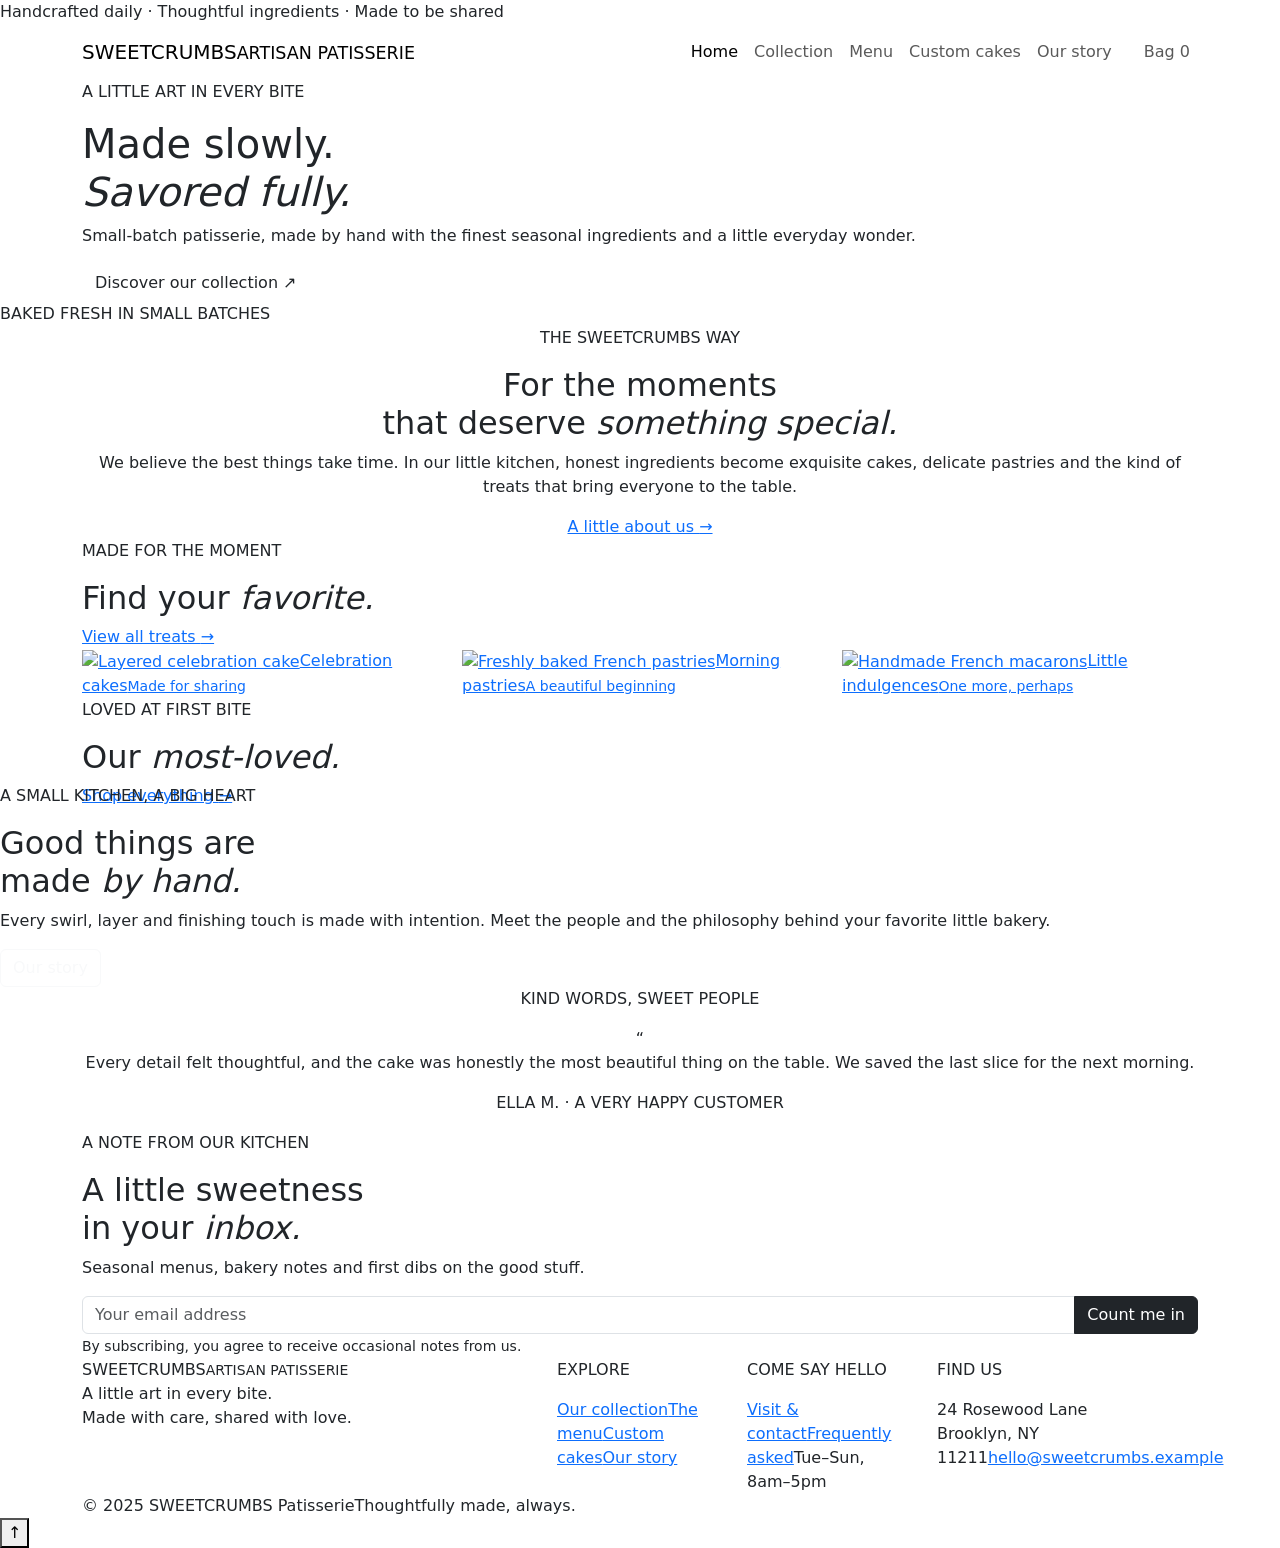
==== index.html @ 8f0fc78c "Add files via upload" ====
<!doctype html>
<html lang="en">

<head>
  <meta charset="utf-8">
  <meta name="viewport" content="width=device-width, initial-scale=1">
  <meta name="description" content="SWEETCRUMBS artisan patisserie — a little art in every bite.">
  <title>SWEETCRUMBS | A Little Art in Every Bite</title>
  <link href="https://cdn.jsdelivr.net/npm/bootstrap@5.3.3/dist/css/bootstrap.min.css" rel="stylesheet">
  <link rel="preconnect" href="https://fonts.googleapis.com">
  <link rel="preconnect" href="https://fonts.gstatic.com" crossorigin>
  <link
    href="https://fonts.googleapis.com/css2?family=DM+Sans:wght@400;500;600&family=Playfair+Display:wght@400;500;600;700&display=swap"
    rel="stylesheet">
  <link href="css/style.css" rel="stylesheet">
</head>

<body>
  <div class="announcement">Handcrafted daily · Thoughtful ingredients · Made to be shared</div>
  <nav class="navbar navbar-expand-lg site-nav sticky-top">
    <div class="container">
      <a class="navbar-brand" href="index.html">SWEET<span>CRUMBS</span><small>ARTISAN PATISSERIE</small></a>
      <button class="navbar-toggler" type="button" data-bs-toggle="collapse" data-bs-target="#mainNav"
        aria-label="Toggle navigation"><span class="navbar-toggler-icon"></span></button>
      <div class="collapse navbar-collapse" id="mainNav">
        <ul class="navbar-nav ms-auto align-items-lg-center">
          <li class="nav-item"><a class="nav-link active" href="index.html">Home</a></li>
          <li class="nav-item"><a class="nav-link" href="collection.html">Collection</a></li>
          <li class="nav-item"><a class="nav-link" href="menu.html">Menu</a></li>
          <li class="nav-item"><a class="nav-link" href="custom-cakes.html">Custom cakes</a></li>
          <li class="nav-item"><a class="nav-link" href="about.html">Our story</a></li>
          <li class="nav-item ms-lg-3"><a class="nav-link cart-link" href="cart.html">Bag <span
                class="cart-count">0</span></a></li>
        </ul>
      </div>
    </div>
  </nav>
  <main>
    <section class="hero">
      <div class="hero-image"></div>
      <div class="container hero-content">
        <p class="eyebrow">A LITTLE ART IN EVERY BITE</p>
        <h1>Made slowly.<br><em>Savored fully.</em></h1>
        <p class="hero-copy">Small-batch patisserie, made by hand with the finest seasonal ingredients and a little
          everyday wonder.</p><a class="btn btn-cream" href="collection.html">Discover our collection <span>↗</span></a>
      </div>
      <div class="hero-note">BAKED FRESH IN SMALL BATCHES</div>
    </section>
    <section class="section-pad intro text-center">
      <div class="container narrow">
        <p class="eyebrow">THE SWEETCRUMBS WAY</p>
        <h2>For the moments<br>that deserve <em>something special.</em></h2>
        <p>We believe the best things take time. In our little kitchen, honest ingredients become exquisite cakes,
          delicate pastries and the kind of treats that bring everyone to the table.</p><a class="text-link"
          href="about.html">A little about us <span>→</span></a>
      </div>
    </section>
    <section class="section-pad collection-preview">
      <div class="container">
        <div class="section-heading">
          <div>
            <p class="eyebrow">MADE FOR THE MOMENT</p>
            <h2>Find your <em>favorite.</em></h2>
          </div><a class="text-link" href="collection.html">View all treats <span>→</span></a>
        </div>
        <div class="row g-4">
          <div class="col-md-4"><a class="category-tile" href="collection.html?category=Cakes"><img
                src="https://images.unsplash.com/photo-1578985545062-69928b1d9587?auto=format&fit=crop&w=900&q=85"
                alt="Layered celebration cake"><span>Celebration cakes<small>Made for sharing</small></span></a></div>
          <div class="col-md-4"><a class="category-tile" href="collection.html?category=Pastries"><img
                src="https://images.unsplash.com/photo-1555507036-ab1f4038808a?auto=format&fit=crop&w=900&q=85"
                alt="Freshly baked French pastries"><span>Morning pastries<small>A beautiful
                  beginning</small></span></a></div>
          <div class="col-md-4"><a class="category-tile" href="collection.html?category=Macarons"><img
                src="https://images.unsplash.com/photo-1569864358642-9d1684040f43?auto=format&fit=crop&w=900&q=85"
                alt="Handmade French macarons"><span>Little indulgences<small>One more, perhaps</small></span></a></div>
        </div>
      </div>
    </section>
    <section class="section-pad bestsellers">
      <div class="container">
        <div class="section-heading">
          <div>
            <p class="eyebrow">LOVED AT FIRST BITE</p>
            <h2>Our <em>most-loved.</em></h2>
          </div><a class="text-link" href="collection.html">Shop everything <span>→</span></a>
        </div>
        <div class="row g-4" id="home-products"></div>
      </div>
    </section>
    <section class="story-band">
      <div class="story-photo"></div>
      <div class="story-copy">
        <p class="eyebrow">A SMALL KITCHEN, A BIG HEART</p>
        <h2>Good things are<br>made <em>by hand.</em></h2>
        <p>Every swirl, layer and finishing touch is made with intention. Meet the people and the philosophy behind your
          favorite little bakery.</p><a class="btn btn-outline-light" href="about.html">Our story</a>
      </div>
    </section>
    <section class="section-pad testimonial text-center">
      <div class="container narrow">
        <p class="eyebrow">KIND WORDS, SWEET PEOPLE</p>
        <div class="quote-mark">“</div>
        <blockquote>Every detail felt thoughtful, and the cake was honestly the most beautiful thing on the table. We
          saved the last slice for the next morning.</blockquote>
        <p class="quote-byline">ELLA M. · A VERY HAPPY CUSTOMER</p>
      </div>
    </section>
    <section class="newsletter">
      <div class="container newsletter-inner">
        <div>
          <p class="eyebrow">A NOTE FROM OUR KITCHEN</p>
          <h2>A little sweetness<br>in your <em>inbox.</em></h2>
          <p>Seasonal menus, bakery notes and first dibs on the good stuff.</p>
        </div>
        <form class="newsletter-form" data-newsletter><label class="visually-hidden" for="newsletter-email">Your email
            address</label>
          <div class="input-group"><input id="newsletter-email" type="email" class="form-control"
              placeholder="Your email address" required><button class="btn btn-dark" type="submit">Count me in</button>
          </div><small>By subscribing, you agree to receive occasional notes from us.</small>
        </form>
      </div>
    </section>
  </main>
  <footer class="site-footer">
    <div class="container">
      <div class="row gy-4">
        <div class="col-md-5"><a class="navbar-brand footer-brand"
            href="index.html">SWEET<span>CRUMBS</span><small>ARTISAN PATISSERIE</small></a>
          <p class="footer-note">A little art in every bite.<br>Made with care, shared with love.</p>
        </div>
        <div class="col-6 col-md-2">
          <p class="footer-title">EXPLORE</p><a href="collection.html">Our collection</a><a href="menu.html">The
            menu</a><a href="custom-cakes.html">Custom cakes</a><a href="about.html">Our story</a>
        </div>
        <div class="col-6 col-md-2">
          <p class="footer-title">COME SAY HELLO</p><a href="about.html#contact">Visit & contact</a><a
            href="about.html#faq">Frequently asked</a><span>Tue–Sun, 8am–5pm</span>
        </div>
        <div class="col-md-3">
          <p class="footer-title">FIND US</p><span>24 Rosewood Lane<br>Brooklyn, NY 11211</span><a
            href="mailto:hello@sweetcrumbs.example">hello@sweetcrumbs.example</a>
        </div>
      </div>
      <div class="footer-bottom"><span>© 2025 SWEETCRUMBS Patisserie</span><span>Thoughtfully made, always.</span></div>
    </div>
  </footer>
  <button class="back-to-top" type="button" aria-label="Back to top">↑</button>
  <div class="toast-container position-fixed bottom-0 end-0 p-3" id="toast-container"></div>
  <script src="https://cdn.jsdelivr.net/npm/bootstrap@5.3.3/dist/js/bootstrap.bundle.min.js"></script>
  <script src="js/script.js"></script>
</body>

</html>
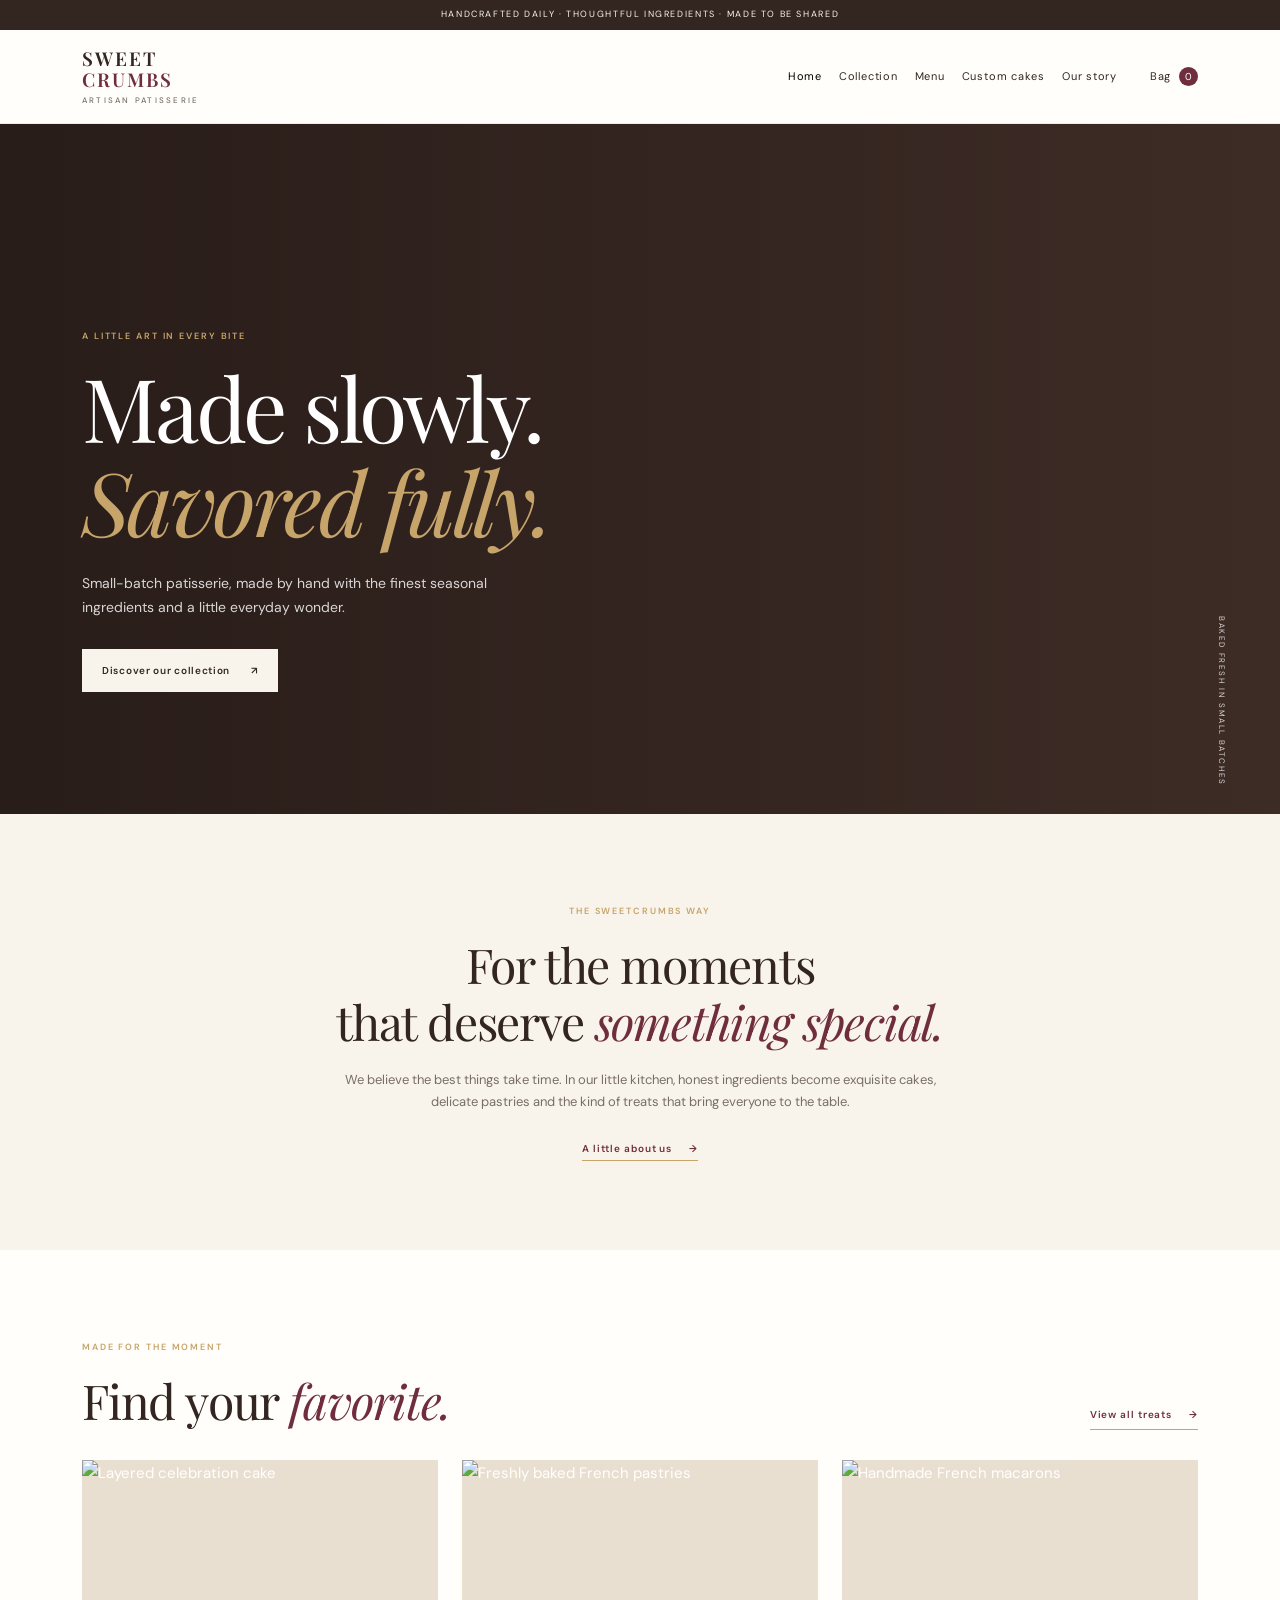
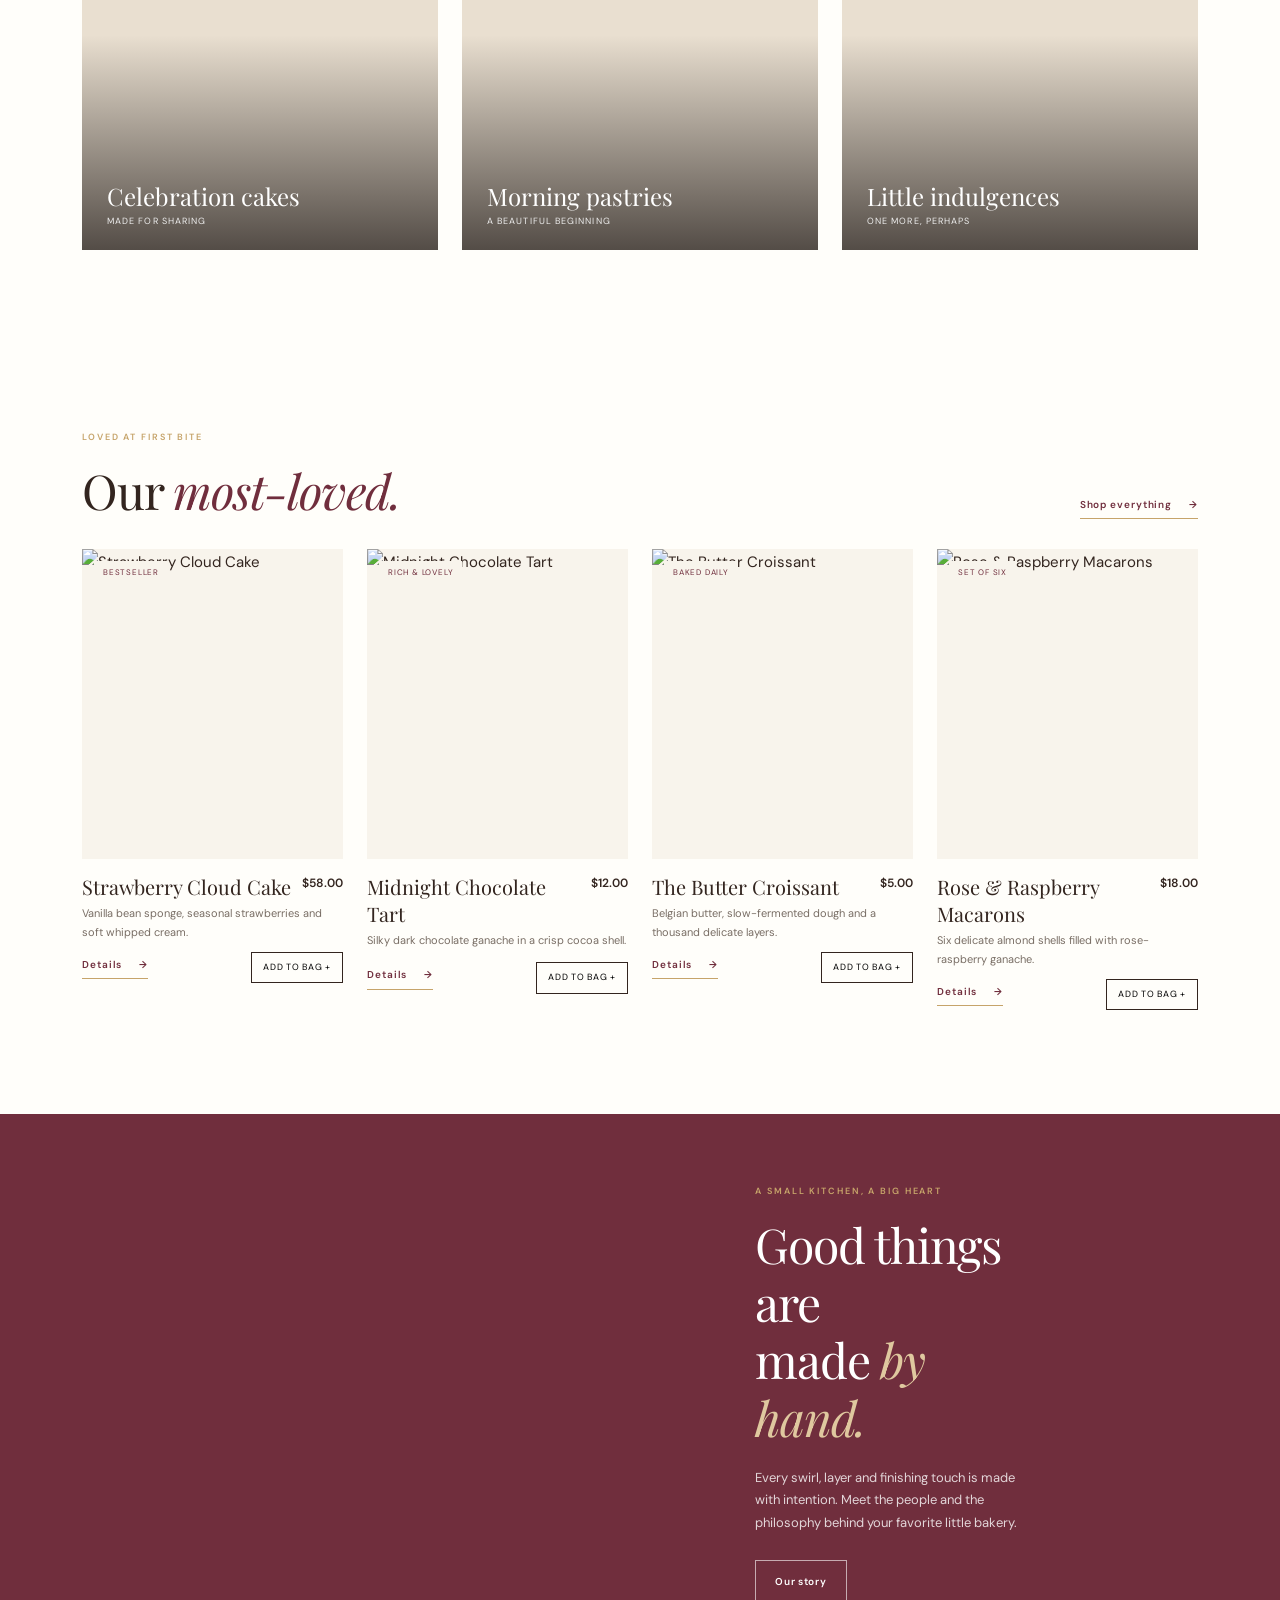
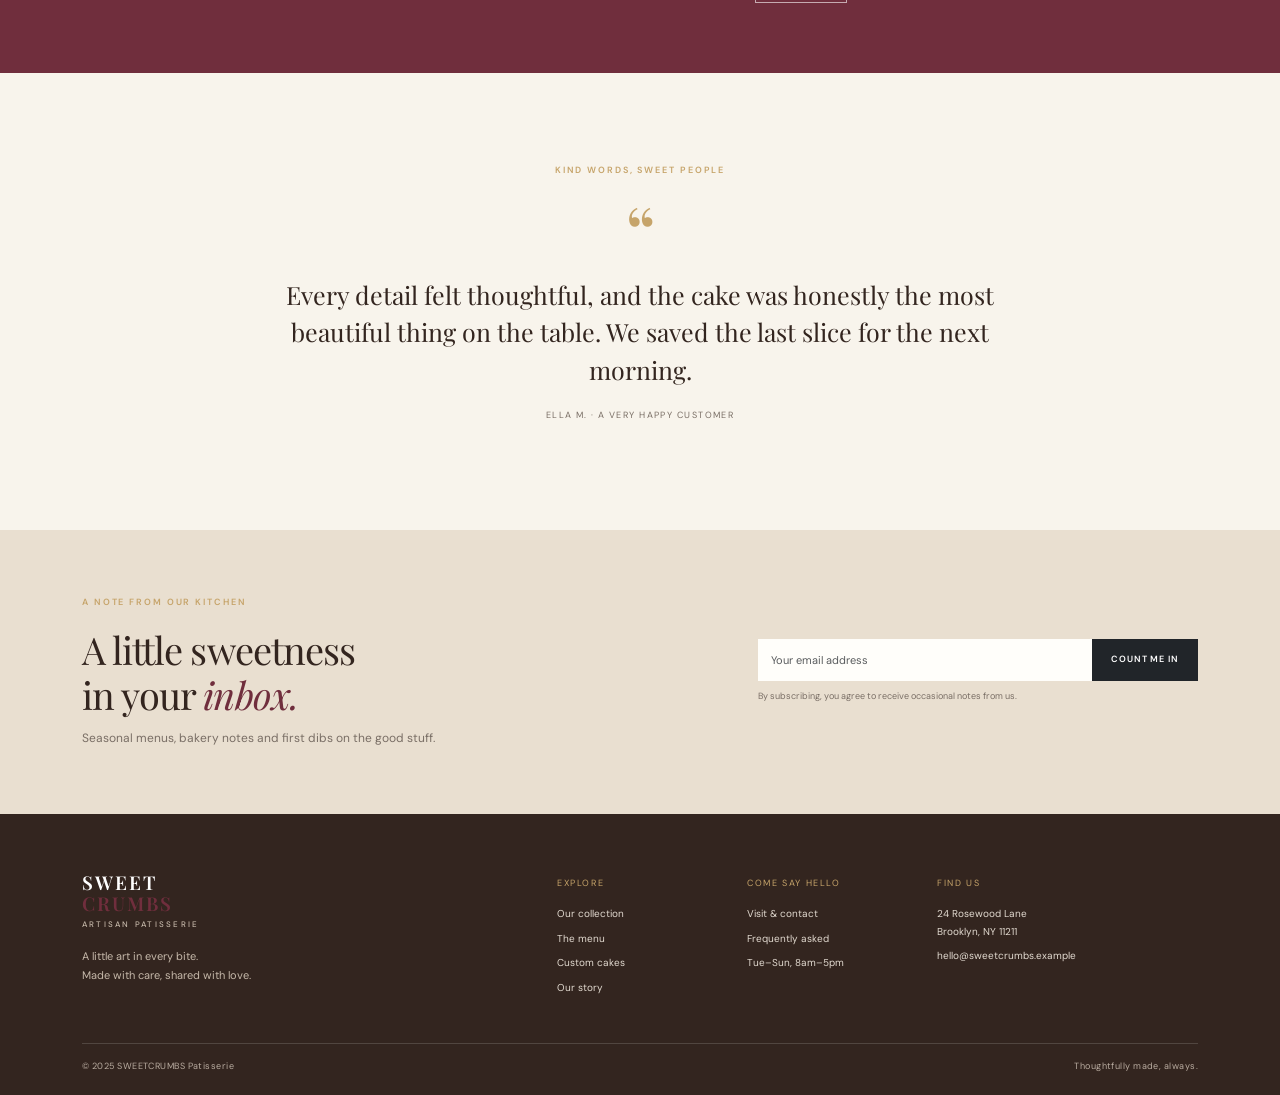
==== commit 3a0ca267: "without jquery12" ====
--- a/index.html
+++ b/index.html
@@ -12,7 +12,7 @@
   <link
     href="https://fonts.googleapis.com/css2?family=DM+Sans:wght@400;500;600&family=Playfair+Display:wght@400;500;600;700&display=swap"
     rel="stylesheet">
-  <link href="css/style.css" rel="stylesheet">
+  <link href="style.css" rel="stylesheet">
 </head>
 
 <body>
@@ -148,7 +148,7 @@
   <button class="back-to-top" type="button" aria-label="Back to top">↑</button>
   <div class="toast-container position-fixed bottom-0 end-0 p-3" id="toast-container"></div>
   <script src="https://cdn.jsdelivr.net/npm/bootstrap@5.3.3/dist/js/bootstrap.bundle.min.js"></script>
-  <script src="js/script.js"></script>
+  <script src="script.js"></script>
 </body>
 
 </html>
--- a/style.css
+++ b/style.css
@@ -0,0 +1,1196 @@
+
+:root {
+    --ivory: #F8F4EC;
+    --espresso: #33251F;
+    --burgundy: #702E3D;
+    --gold: #C6A46A;
+    --beige: #E9DFD0;
+    --muted: #796e65;
+    --serif: "Playfair Display", Georgia, serif;
+    --sans: "DM Sans", Arial, sans-serif
+}
+
+* {
+    box-sizing: border-box
+}
+
+html {
+    scroll-behavior: smooth
+}
+
+body {
+    margin: 0;
+    background: #fffefa;
+    color: var(--espresso);
+    font-family: var(--sans);
+    font-size: 15px;
+    line-height: 1.75
+}
+
+a {
+    color: inherit;
+    text-decoration: none
+}
+
+a:hover {
+    color: var(--burgundy)
+}
+
+img {
+    max-width: 100%;
+    display: block
+}
+
+.announcement {
+    height: 30px;
+    background: var(--espresso);
+    color: #f8f4ec;
+    text-align: center;
+    font-size: 9px;
+    letter-spacing: .18em;
+    text-transform: uppercase;
+    display: flex;
+    align-items: center;
+    justify-content: center
+}
+
+.site-nav {
+    background: rgba(255, 254, 250, .97);
+    border-bottom: 1px solid rgba(51, 37, 31, .08);
+    padding: 13px 0
+}
+
+.navbar-brand {
+    color: var(--espresso);
+    font: 600 19px var(--serif);
+    letter-spacing: .11em;
+    line-height: 1.1;
+    display: inline-flex;
+    flex-direction: column
+}
+
+.navbar-brand span {
+    color: var(--burgundy)
+}
+
+.navbar-brand small {
+    font: 500 8px var(--sans);
+    letter-spacing: .28em;
+    color: var(--muted);
+    margin-top: 5px
+}
+
+.navbar-nav {
+    gap: 17px
+}
+
+.nav-link {
+    color: var(--espresso);
+    font-size: 11px;
+    letter-spacing: .07em;
+    padding: 8px 0 !important
+}
+
+.nav-link:hover,
+.nav-link.active {
+    color: var(--burgundy)
+}
+
+.cart-count {
+    display: inline-flex;
+    align-items: center;
+    justify-content: center;
+    background: var(--burgundy);
+    color: #fff;
+    border-radius: 50%;
+    width: 19px;
+    height: 19px;
+    font-size: 10px;
+    margin-left: 4px
+}
+
+.navbar-toggler {
+    border: 0
+}
+
+.navbar-toggler:focus {
+    box-shadow: none
+}
+
+.hero {
+    height: min(690px, 76vw);
+    min-height: 520px;
+    position: relative;
+    background: #402d27;
+    overflow: hidden;
+    color: #fff
+}
+
+.hero-image {
+    position: absolute;
+    inset: 0;
+    background: linear-gradient(90deg, rgba(32, 23, 20, .73) 0%, rgba(32, 23, 20, .42) 48%, rgba(32, 23, 20, .08) 100%), url("https://images.unsplash.com/photo-1488477181946-6428a0291777?auto=format&fit=crop&w=2000&q=90") center 48%/cover
+}
+
+.hero-content {
+    position: relative;
+    z-index: 1;
+    padding-top: clamp(115px, 16vw, 205px)
+}
+
+.eyebrow {
+    font-size: 9px;
+    font-weight: 600;
+    letter-spacing: .21em;
+    color: var(--gold);
+    margin: 0 0 16px
+}
+
+.hero h1,
+.page-hero h1 {
+    font: 400 clamp(50px, 7vw, 88px)/1.07 var(--serif);
+    letter-spacing: -.04em;
+    margin: 0 0 22px
+}
+
+.hero h1 em,
+.page-hero h1 em,
+h2 em {
+    font-weight: 400;
+    color: var(--gold)
+}
+
+.hero-copy {
+    max-width: 440px;
+    color: rgba(255, 255, 255, .82);
+    font-size: 14px;
+    margin-bottom: 29px
+}
+
+.btn {
+    border-radius: 0;
+    font-size: 10px;
+    font-weight: 600;
+    letter-spacing: .07em;
+    padding: 13px 19px;
+    transition: all .2s
+}
+
+.btn-cream {
+    background: var(--ivory);
+    color: var(--espresso)
+}
+
+.btn-cream:hover {
+    background: #fff;
+    color: var(--burgundy);
+    transform: translateY(-2px)
+}
+
+.btn-cream span,
+.btn-burgundy span {
+    margin-left: 18px
+}
+
+.hero-note {
+    position: absolute;
+    right: 4%;
+    bottom: 28px;
+    writing-mode: vertical-rl;
+    font-size: 8px;
+    letter-spacing: .2em;
+    color: rgba(255, 255, 255, .8)
+}
+
+.section-pad {
+    padding: 90px 0
+}
+
+.intro {
+    background: var(--ivory)
+}
+
+.narrow {
+    max-width: 760px
+}
+
+.intro h2,
+.section-heading h2,
+.newsletter h2,
+.story-copy h2,
+.story-text h2,
+.philosophy h2,
+.form-panel h2,
+.contact-heading {
+    font: 400 clamp(35px, 4vw, 48px)/1.2 var(--serif);
+    letter-spacing: -.025em;
+    margin-bottom: 18px
+}
+
+.intro h2 em,
+.section-heading h2 em,
+.newsletter h2 em,
+.story-copy h2 em,
+.story-text h2 em,
+.philosophy h2 em,
+.form-panel h2 em {
+    color: var(--burgundy)
+}
+
+.intro .container>p:not(.eyebrow) {
+    color: var(--muted);
+    max-width: 600px;
+    margin: 0 auto 20px;
+    font-size: 13px
+}
+
+.text-link {
+    color: var(--burgundy);
+    font-size: 10px;
+    letter-spacing: .09em;
+    border-bottom: 1px solid var(--gold);
+    padding-bottom: 5px;
+    font-weight: 600
+}
+
+.text-link span {
+    margin-left: 14px
+}
+
+.section-heading {
+    display: flex;
+    justify-content: space-between;
+    align-items: end;
+    margin-bottom: 30px
+}
+
+.section-heading h2 {
+    margin-bottom: 0
+}
+
+.category-tile {
+    position: relative;
+    display: block;
+    overflow: hidden;
+    background: var(--beige);
+    color: white;
+    min-height: 380px
+}
+
+.category-tile:after {
+    content: "";
+    position: absolute;
+    inset: 45% 0 0;
+    background: linear-gradient(transparent, rgba(20, 14, 12, .7))
+}
+
+.category-tile img {
+    width: 100%;
+    height: 390px;
+    object-fit: cover;
+    transition: transform .6s
+}
+
+.category-tile:hover img,
+.product-image-link:hover img {
+    transform: scale(1.035)
+}
+
+.category-tile>span {
+    position: absolute;
+    z-index: 1;
+    left: 25px;
+    bottom: 23px;
+    font: 24px var(--serif)
+}
+
+.category-tile small {
+    display: block;
+    color: #eee;
+    font: 9px var(--sans);
+    letter-spacing: .12em;
+    text-transform: uppercase;
+    margin-top: 3px
+}
+
+.bestsellers {
+    background: #fffefa
+}
+
+.product-card {
+    height: 100%;
+    position: relative
+}
+
+.product-image-link {
+    display: block;
+    overflow: hidden;
+    background: var(--ivory);
+    position: relative
+}
+
+.product-image-link img {
+    height: 310px;
+    width: 100%;
+    object-fit: cover;
+    transition: transform .5s
+}
+
+.product-tag {
+    position: absolute;
+    left: 12px;
+    top: 12px;
+    background: var(--ivory);
+    padding: 4px 9px;
+    color: var(--burgundy);
+    font-size: 8px;
+    letter-spacing: .1em;
+    text-transform: uppercase
+}
+
+.product-info {
+    padding: 14px 0
+}
+
+.product-title {
+    font: 20px var(--serif);
+    margin: 0 0 4px
+}
+
+.product-description {
+    font-size: 11px;
+    color: var(--muted);
+    margin: 0;
+    min-height: 22px
+}
+
+.product-price {
+    font-size: 12px;
+    font-weight: 600
+}
+
+.product-actions {
+    display: flex;
+    align-items: center;
+    justify-content: space-between;
+    margin-top: 9px
+}
+
+.quick-add {
+    border: 1px solid var(--espresso);
+    background: transparent;
+    padding: 7px 11px;
+    font-size: 9px;
+    letter-spacing: .08em;
+    text-transform: uppercase
+}
+
+.quick-add:hover {
+    background: var(--espresso);
+    color: #fff
+}
+
+.story-band {
+    min-height: 470px;
+    display: grid;
+    grid-template-columns: 1fr 1fr;
+    background: var(--burgundy);
+    color: white
+}
+
+.story-photo {
+    background: url("https://images.unsplash.com/photo-1556911220-bff31c812dba?auto=format&fit=crop&w=1300&q=85") center/cover;
+    min-height: 450px
+}
+
+.story-copy {
+    align-self: center;
+    max-width: 510px;
+    padding: 70px 9vw
+}
+
+.story-copy p:not(.eyebrow) {
+    color: rgba(255, 255, 255, .8);
+    font-size: 13px;
+    margin: 20px 0 25px
+}
+
+.story-copy h2 em {
+    color: #dfc89f
+}
+
+.btn-outline-light {
+    border-color: rgba(255, 255, 255, .6);
+    color: #fff
+}
+
+.btn-outline-light:hover {
+    background: #fff;
+    color: var(--burgundy)
+}
+
+.testimonial {
+    background: var(--ivory)
+}
+
+.quote-mark {
+    font: 75px/.8 var(--serif);
+    color: var(--gold);
+    margin-top: 22px
+}
+
+.testimonial blockquote {
+    font: 25px/1.5 var(--serif);
+    margin: 15px 0 20px
+}
+
+.quote-byline {
+    font-size: 9px;
+    letter-spacing: .16em;
+    color: var(--muted)
+}
+
+.newsletter {
+    background: var(--beige);
+    padding: 65px 0
+}
+
+.newsletter-inner {
+    display: flex;
+    align-items: center;
+    justify-content: space-between;
+    gap: 40px
+}
+
+.newsletter h2 {
+    font-size: 38px;
+    margin-bottom: 10px
+}
+
+.newsletter p:not(.eyebrow) {
+    font-size: 12px;
+    color: var(--muted);
+    margin: 0
+}
+
+.newsletter-form {
+    width: min(440px, 100%)
+}
+
+.newsletter-form .form-control {
+    border: 0;
+    background: #fffefa;
+    border-radius: 0;
+    padding: 13px;
+    font-size: 11px
+}
+
+.newsletter-form .btn-dark {
+    font-size: 9px;
+    text-transform: uppercase;
+    letter-spacing: .1em;
+    border-radius: 0;
+    padding: 0 18px
+}
+
+.newsletter-form small {
+    font-size: 9px;
+    color: var(--muted);
+    display: block;
+    margin-top: 8px
+}
+
+.site-footer {
+    background: var(--espresso);
+    color: #f8f4ec;
+    padding: 58px 0 20px
+}
+
+.footer-brand {
+    color: #fff
+}
+
+.footer-brand small {
+    color: #c6b9aa
+}
+
+.footer-note {
+    font-size: 11px;
+    color: #c6b9aa;
+    margin-top: 18px
+}
+
+.footer-title {
+    color: var(--gold);
+    font-size: 9px;
+    letter-spacing: .18em;
+    margin: 4px 0 14px
+}
+
+.site-footer .col-6 a,
+.site-footer .col-6 span,
+.site-footer .col-md-3>a,
+.site-footer .col-md-3>span {
+    display: block;
+    font-size: 10px;
+    color: #e3dbd1;
+    margin-bottom: 7px
+}
+
+.site-footer a:hover {
+    color: var(--gold)
+}
+
+.footer-bottom {
+    display: flex;
+    justify-content: space-between;
+    border-top: 1px solid rgba(255, 255, 255, .15);
+    margin-top: 40px;
+    padding-top: 15px;
+    color: #b9aca0;
+    font-size: 9px;
+    letter-spacing: .05em
+}
+
+.page-hero {
+    background: var(--ivory);
+    padding: 78px 0 70px
+}
+
+.page-hero .container {
+    max-width: 1100px
+}
+
+.page-hero h1 {
+    font-size: clamp(48px, 6vw, 72px);
+    color: var(--espresso);
+    margin-bottom: 12px
+}
+
+.page-hero h1 em {
+    color: var(--burgundy)
+}
+
+.page-hero p:last-child {
+    color: var(--muted);
+    font-size: 13px;
+    margin: 0
+}
+
+.compact-hero {
+    padding: 55px 0 45px
+}
+
+.shop-tools {
+    display: flex;
+    justify-content: space-between;
+    gap: 20px;
+    align-items: center;
+    border-bottom: 1px solid var(--beige);
+    padding-bottom: 19px;
+    margin-bottom: 20px
+}
+
+.filter-group {
+    display: flex;
+    gap: 8px;
+    flex-wrap: wrap
+}
+
+.filter-btn {
+    border: 1px solid transparent;
+    background: transparent;
+    padding: 7px 12px;
+    color: var(--muted);
+    font-size: 10px
+}
+
+.filter-btn.active,
+.filter-btn:hover {
+    color: var(--burgundy);
+    border-color: var(--burgundy)
+}
+
+.search-box {
+    display: flex;
+    gap: 8px;
+    align-items: center;
+    border-bottom: 1px solid #aa9d8e;
+    padding: 4px 0;
+    min-width: 195px
+}
+
+.search-box span {
+    font-size: 20px
+}
+
+.search-box input {
+    border: 0;
+    background: transparent;
+    outline: 0;
+    font: 11px var(--sans);
+    width: 100%
+}
+
+.results-count {
+    color: var(--muted);
+    font-size: 10px;
+    margin-bottom: 18px
+}
+
+.empty-results {
+    text-align: center;
+    padding: 80px 0;
+    color: var(--muted)
+}
+
+.product-detail-layout {
+    padding: 45px 0 20px
+}
+
+.product-detail-image {
+    width: 100%;
+    height: 540px;
+    object-fit: cover;
+    background: var(--ivory)
+}
+
+.product-detail-info {
+    padding: 20px 3vw
+}
+
+.product-detail-info h1 {
+    font: 42px var(--serif);
+    margin: 0 0 10px
+}
+
+.product-detail-info .price {
+    font: 19px var(--serif);
+    color: var(--burgundy)
+}
+
+.product-detail-info .description {
+    color: var(--muted);
+    font-size: 13px;
+    margin: 20px 0
+}
+
+.ingredient-list {
+    font-size: 11px;
+    color: var(--muted);
+    padding: 17px 0;
+    border-top: 1px solid var(--beige);
+    border-bottom: 1px solid var(--beige)
+}
+
+.quantity-row {
+    display: flex;
+    gap: 12px;
+    margin: 22px 0
+}
+
+.quantity-input {
+    width: 76px;
+    text-align: center
+}
+
+.form-control,
+.form-select {
+    border-radius: 0;
+    border-color: #d8ccbc;
+    background-color: #fffefa;
+    font-size: 12px;
+    padding: 11px
+}
+
+.form-control:focus,
+.form-select:focus {
+    border-color: var(--burgundy);
+    box-shadow: 0 0 0 .15rem rgba(112, 46, 61, .12)
+}
+
+.btn-burgundy {
+    background: var(--burgundy);
+    color: #fff;
+    border: 1px solid var(--burgundy)
+}
+
+.btn-burgundy:hover {
+    background: #54212d;
+    color: #fff
+}
+
+.breadcrumbs {
+    font-size: 10px;
+    color: var(--muted);
+    padding-top: 18px
+}
+
+.breadcrumbs a {
+    text-decoration: underline;
+    text-decoration-color: var(--gold);
+    text-underline-offset: 3px
+}
+
+.related-section {
+    border-top: 1px solid var(--beige);
+    margin-top: 60px
+}
+
+.form-panel {
+    background: var(--ivory);
+    padding: 35px
+}
+
+.form-intro,
+.small-muted {
+    font-size: 11px;
+    color: var(--muted)
+}
+
+.form-label {
+    font-size: 10px;
+    letter-spacing: .06em;
+    margin-bottom: 5px
+}
+
+.estimate {
+    font-size: 11px;
+    color: var(--muted)
+}
+
+.estimate strong {
+    font: 22px var(--serif);
+    color: var(--burgundy);
+    margin-left: 8px
+}
+
+.editorial-image {
+    width: 100%;
+    height: 520px;
+    object-fit: cover
+}
+
+.rounded-image {
+    border-radius: 1px
+}
+
+.image-caption {
+    font: italic 14px var(--serif);
+    color: var(--muted);
+    margin-top: 10px
+}
+
+.menu-layout {
+    max-width: 850px
+}
+
+.menu-section {
+    margin-bottom: 55px
+}
+
+.menu-section-head {
+    display: flex;
+    justify-content: space-between;
+    align-items: end;
+    border-bottom: 1px solid var(--espresso);
+    padding-bottom: 12px;
+    margin-bottom: 8px
+}
+
+.menu-section-head .eyebrow {
+    margin-bottom: 5px
+}
+
+.menu-section-head h2 {
+    font: 36px var(--serif);
+    margin: 0
+}
+
+.menu-section-head>span {
+    font-size: 10px;
+    color: var(--muted)
+}
+
+.menu-item {
+    display: flex;
+    justify-content: space-between;
+    gap: 20px;
+    padding: 14px 0;
+    border-bottom: 1px solid var(--beige)
+}
+
+.menu-item h3 {
+    font: 18px var(--serif);
+    margin: 0 0 2px
+}
+
+.menu-item p {
+    font-size: 11px;
+    color: var(--muted);
+    margin: 0
+}
+
+.menu-item strong {
+    font-size: 11px;
+    white-space: nowrap
+}
+
+.menu-footnote {
+    text-align: center;
+    font-size: 11px;
+    color: var(--muted);
+    padding-top: 12px
+}
+
+.menu-footnote a,
+.story-text a {
+    color: var(--burgundy);
+    text-decoration: underline;
+    text-decoration-color: var(--gold);
+    text-underline-offset: 3px
+}
+
+.cart-layout {
+    display: grid;
+    grid-template-columns: 1.5fr .8fr;
+    gap: 45px
+}
+
+.cart-line {
+    display: grid;
+    grid-template-columns: 110px 1fr auto;
+    gap: 18px;
+    padding: 18px 0;
+    border-bottom: 1px solid var(--beige);
+    align-items: center
+}
+
+.cart-line img {
+    height: 110px;
+    width: 110px;
+    object-fit: cover
+}
+
+.cart-line h3 {
+    font: 19px var(--serif);
+    margin: 0
+}
+
+.cart-line .cart-category {
+    color: var(--muted);
+    font-size: 10px
+}
+
+.cart-line .quantity-input {
+    width: 65px
+}
+
+.remove-item {
+    border: 0;
+    background: none;
+    color: var(--burgundy);
+    font-size: 10px;
+    text-decoration: underline;
+    padding: 4px 0
+}
+
+.cart-summary {
+    background: var(--ivory);
+    padding: 25px;
+    height: max-content
+}
+
+.cart-summary h2 {
+    font: 24px var(--serif);
+    margin-bottom: 20px
+}
+
+.summary-row {
+    display: flex;
+    justify-content: space-between;
+    font-size: 11px;
+    padding: 8px 0
+}
+
+.summary-total {
+    border-top: 1px solid var(--beige);
+    margin-top: 10px;
+    padding-top: 15px;
+    font-weight: 600
+}
+
+.checkout-panel {
+    border-top: 1px solid var(--beige);
+    margin-top: 20px;
+    padding-top: 20px
+}
+
+.empty-cart {
+    text-align: center;
+    background: var(--ivory);
+    padding: 55px 20px
+}
+
+.empty-cart h2 {
+    font: 30px var(--serif)
+}
+
+.empty-cart p {
+    font-size: 12px;
+    color: var(--muted)
+}
+
+.story-text p:not(.eyebrow) {
+    font-size: 13px;
+    color: var(--muted)
+}
+
+.signature {
+    font: italic 17px var(--serif);
+    color: var(--burgundy) !important;
+    margin-top: 25px
+}
+
+.philosophy {
+    background: var(--ivory);
+    padding: 80px 0
+}
+
+.philosophy h3 {
+    font: 20px var(--serif)
+}
+
+.philosophy .col-md-4 p {
+    font-size: 11px;
+    color: var(--muted);
+    max-width: 240px;
+    margin: 0 auto
+}
+
+.principle-number {
+    font: 20px var(--serif);
+    color: var(--gold);
+    display: block;
+    margin-bottom: 8px
+}
+
+.accordion-item {
+    background: transparent;
+    border: 0;
+    border-bottom: 1px solid var(--beige);
+    border-radius: 0 !important
+}
+
+.accordion-button {
+    background: transparent !important;
+    color: var(--espresso) !important;
+    box-shadow: none !important;
+    font: 18px var(--serif);
+    padding: 18px 0
+}
+
+.accordion-button:after {
+    background-size: 14px
+}
+
+.accordion-body {
+    font-size: 12px;
+    color: var(--muted);
+    padding: 0 30px 18px 0
+}
+
+.faq-section {
+    background: #fffefa
+}
+
+.back-to-top {
+    position: fixed;
+    right: 20px;
+    bottom: 20px;
+    width: 38px;
+    height: 38px;
+    border: 0;
+    background: var(--burgundy);
+    color: white;
+    z-index: 9;
+    opacity: 0;
+    pointer-events: none;
+    transition: opacity .2s
+}
+
+.back-to-top.visible {
+    opacity: 1;
+    pointer-events: auto
+}
+
+.toast {
+    border-radius: 0;
+    background: var(--espresso);
+    color: #fff;
+    font-size: 12px
+}
+
+.toast .btn-close {
+    filter: invert(1)
+}
+
+.toast-body {
+    padding: 14px 16px
+}
+
+@media(max-width:767px) {
+    .hero {
+        min-height: 570px;
+        height: 80vh
+    }
+
+    .hero-image {
+        background-position: 58% center
+    }
+
+    .hero-content {
+        padding-top: 150px
+    }
+
+    .section-pad {
+        padding: 65px 0
+    }
+
+    .section-heading {
+        align-items: start;
+        gap: 15px
+    }
+
+    .section-heading .text-link {
+        margin-top: 12px;
+        white-space: nowrap
+    }
+
+    .category-tile,
+    .category-tile img {
+        height: 330px;
+        min-height: 330px
+    }
+
+    .product-image-link img {
+        height: 260px
+    }
+
+    .story-band {
+        grid-template-columns: 1fr
+    }
+
+    .story-photo {
+        min-height: 300px
+    }
+
+    .story-copy {
+        padding: 55px 8vw
+    }
+
+    .newsletter-inner {
+        display: block
+    }
+
+    .newsletter-form {
+        margin-top: 28px
+    }
+
+    .shop-tools {
+        align-items: start;
+        flex-direction: column
+    }
+
+    .filter-group {
+        gap: 2px
+    }
+
+    .filter-btn {
+        padding: 7px 9px
+    }
+
+    .search-box {
+        width: 100%
+    }
+
+    .product-detail-image {
+        height: 390px
+    }
+
+    .product-detail-info {
+        padding: 25px 0
+    }
+
+    .form-panel {
+        padding: 24px 18px
+    }
+
+    .editorial-image {
+        height: 370px
+    }
+
+    .cart-layout {
+        grid-template-columns: 1fr;
+        gap: 25px
+    }
+
+    .cart-line {
+        grid-template-columns: 75px 1fr auto;
+        gap: 12px
+    }
+
+    .cart-line img {
+        width: 75px;
+        height: 85px
+    }
+
+    .cart-line h3 {
+        font-size: 16px
+    }
+
+    .footer-bottom {
+        gap: 12px;
+        flex-wrap: wrap
+    }
+
+    .page-hero {
+        padding: 60px 0 50px
+    }
+
+    .announcement {
+        font-size: 8px;
+        letter-spacing: .11em
+    }
+
+    .testimonial blockquote {
+        font-size: 22px
+    }
+}
+
+@media(max-width:420px) {
+    .product-image-link img {
+        height: 210px
+    }
+
+    .product-title {
+        font-size: 17px
+    }
+
+    .quick-add {
+        padding: 6px 8px
+    }
+
+    .product-detail-image {
+        height: 320px
+    }
+
+    .cart-line {
+        grid-template-columns: 62px 1fr auto
+    }
+
+    .cart-line img {
+        width: 62px;
+        height: 75px
+    }
+}
